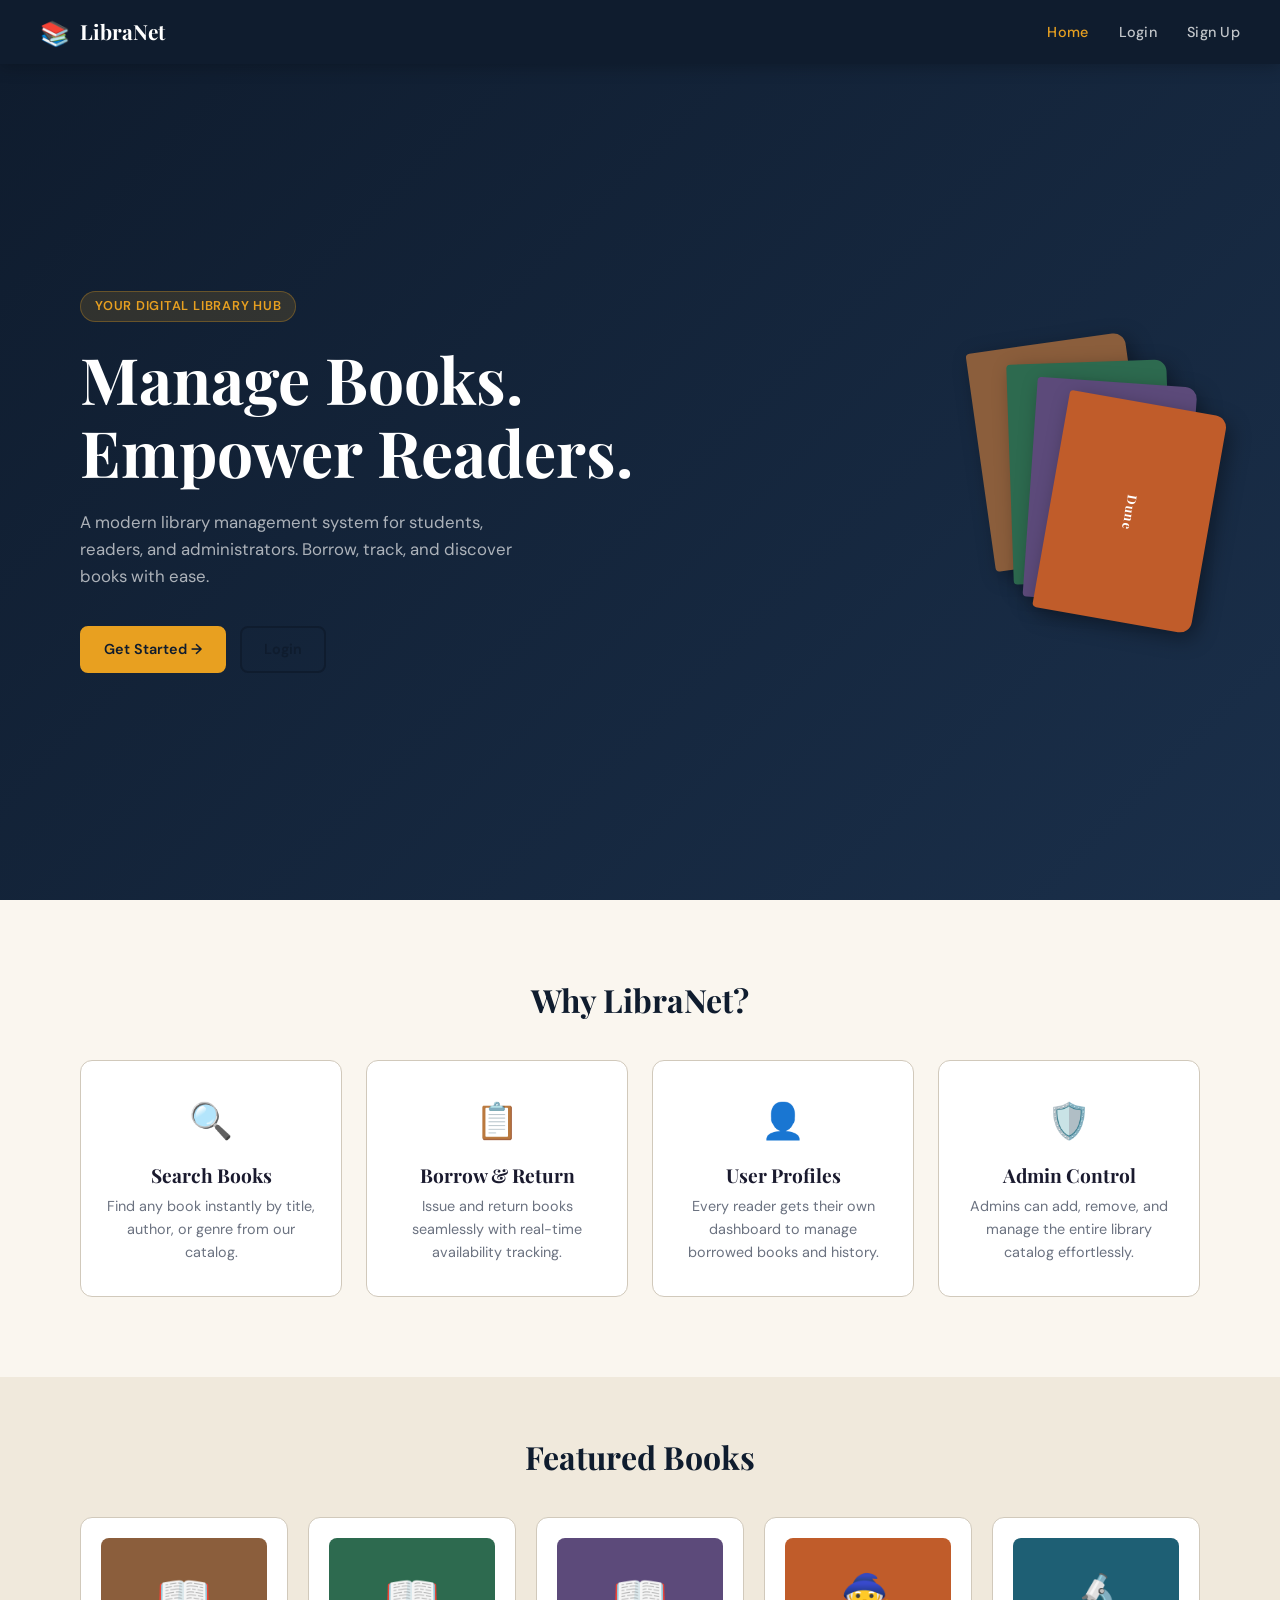
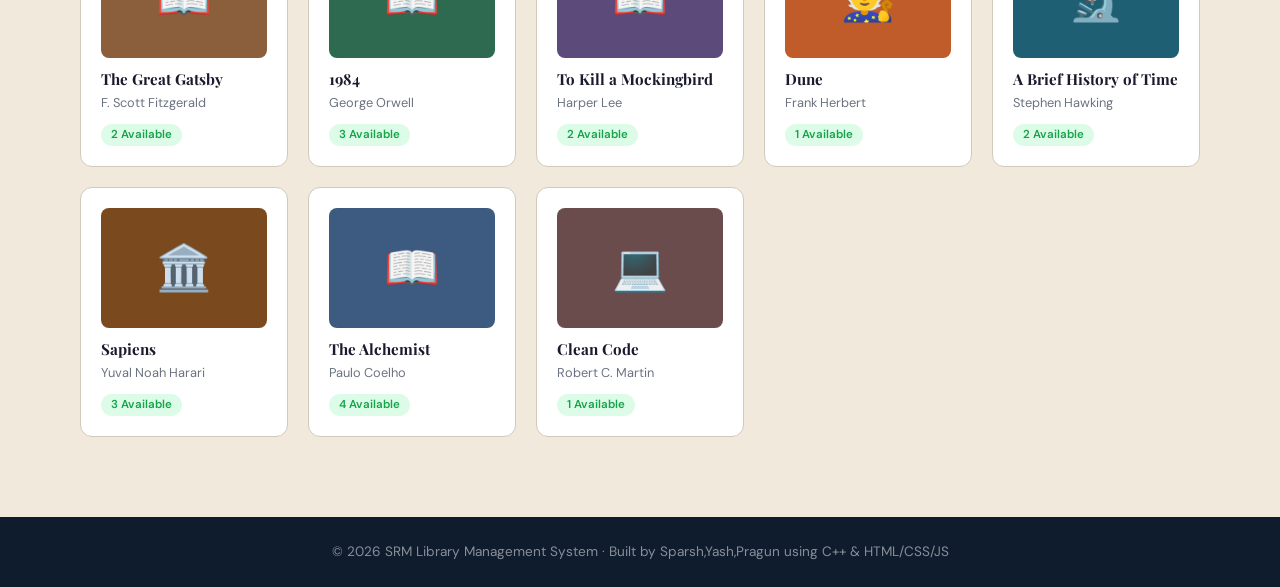
==== index.html @ 005ee29d "Add files via upload" ====
<!DOCTYPE html>
<html lang="en">
<head>
  <meta charset="UTF-8" />
  <meta name="viewport" content="width=device-width, initial-scale=1.0"/>
  <title>LibraNet — SRM Library Management System</title>
  <link rel="stylesheet" href="style.css" />
  <link href="https://fonts.googleapis.com/css2?family=Playfair+Display:wght@400;700;900&family=DM+Sans:wght@300;400;500;600&display=swap" rel="stylesheet"/>
</head>
<body class="page-home">

  <!-- ===== NAVIGATION ===== -->
  <nav class="navbar">
    <div class="nav-brand">
      <span class="brand-icon">📚</span>
      <span class="brand-name">LibraNet</span>
    </div>
    <ul class="nav-links">
      <li><a href="index.html" class="active">Home</a></li>
      <li><a href="login.html">Login</a></li>
      <li><a href="signup.html">Sign Up</a></li>
    </ul>
    <button class="hamburger" onclick="toggleMenu()">☰</button>
  </nav>

  <!-- ===== HERO SECTION ===== -->
  <section class="hero">
    <div class="hero-content">
      <p class="hero-tag">Your Digital Library Hub</p>
      <h1 class="hero-title">Manage Books.<br/>Empower Readers.</h1>
      <p class="hero-sub">
        A modern library management system for students, readers, and administrators.
        Borrow, track, and discover books with ease.
      </p>
      <div class="hero-buttons">
        <a href="signup.html" class="btn btn-primary">Get Started →</a>
        <a href="login.html" class="btn btn-outline">Login</a>
      </div>
    </div>
    <div class="hero-visual">
      <div class="book-stack">
        <div class="book b1">The Great Gatsby</div>
        <div class="book b2">1984</div>
        <div class="book b3">To Kill a Mockingbird</div>
        <div class="book b4">Dune</div>
      </div>
    </div>
  </section>

  <!-- ===== FEATURES ===== -->
  <section class="features">
    <h2 class="section-title">Why LibraNet?</h2>
    <div class="features-grid">
      <div class="feature-card">
        <div class="feature-icon">🔍</div>
        <h3>Search Books</h3>
        <p>Find any book instantly by title, author, or genre from our catalog.</p>
      </div>
      <div class="feature-card">
        <div class="feature-icon">📋</div>
        <h3>Borrow & Return</h3>
        <p>Issue and return books seamlessly with real-time availability tracking.</p>
      </div>
      <div class="feature-card">
        <div class="feature-icon">👤</div>
        <h3>User Profiles</h3>
        <p>Every reader gets their own dashboard to manage borrowed books and history.</p>
      </div>
      <div class="feature-card">
        <div class="feature-icon">🛡️</div>
        <h3>Admin Control</h3>
        <p>Admins can add, remove, and manage the entire library catalog effortlessly.</p>
      </div>
    </div>
  </section>

  <!-- ===== SAMPLE BOOKS ===== -->
  <section class="sample-books">
    <h2 class="section-title">Featured Books</h2>
    <div class="books-grid" id="booksGrid">
      <!-- Books are injected by JavaScript (simulating API call) -->
    </div>
  </section>

  <!-- ===== FOOTER ===== -->
  <footer class="footer">
    <p>© 2026 SRM Library Management System · Built by Sparsh,Yash,Pragun using C++ &amp; HTML/CSS/JS</p>
  </footer>

  <script src="app.js"></script>
</body>
</html>
---- style.css ----
/* ============================================================
   LibraNet — Main Stylesheet
   Theme: Editorial / Refined Serif + Clean Sans
   Palette: Deep Ink Navy + Warm Amber + Cream
   ============================================================ */

/* ── Variables ── */
:root {
  --navy:    #0f1c2e;
  --navy2:   #1a2f4a;
  --amber:   #e8a020;
  --amber-lt:#f5c35a;
  --cream:   #faf6ef;
  --cream2:  #f0e9dc;
  --text:    #1a1a2e;
  --muted:   #6b7280;
  --white:   #ffffff;
  --danger:  #dc2626;
  --success: #16a34a;
  --border:  #d1c9bb;
  --radius:  12px;
  --shadow:  0 4px 24px rgba(15,28,46,.12);
  --shadow-lg: 0 12px 48px rgba(15,28,46,.18);
  --font-serif: 'Playfair Display', Georgia, serif;
  --font-sans:  'DM Sans', system-ui, sans-serif;
  --nav-h: 64px;
}

/* ── Reset & Base ── */
*, *::before, *::after { box-sizing: border-box; margin: 0; padding: 0; }

html { scroll-behavior: smooth; }

body {
  font-family: var(--font-sans);
  font-size: 16px;
  line-height: 1.6;
  color: var(--text);
  background: var(--cream);
}

a { color: var(--amber); text-decoration: none; }
a:hover { text-decoration: underline; }

img { max-width: 100%; display: block; }

h1,h2,h3,h4 { font-family: var(--font-serif); line-height: 1.25; }

/* ── Utility ── */
.btn {
  display: inline-flex; align-items: center; justify-content: center;
  gap: 6px; padding: 10px 22px;
  border-radius: 8px; font-family: var(--font-sans);
  font-size: .9rem; font-weight: 600; cursor: pointer;
  border: 2px solid transparent; transition: all .2s ease;
  text-decoration: none;
}
.btn-primary  { background: var(--amber); color: var(--navy); border-color: var(--amber); }
.btn-primary:hover { background: var(--amber-lt); border-color: var(--amber-lt); text-decoration: none; }
.btn-outline  { background: transparent; color: var(--navy); border-color: var(--navy); }
.btn-outline:hover { background: var(--navy); color: var(--white); text-decoration: none; }
.btn-danger   { background: var(--danger); color: #fff; border-color: var(--danger); }
.btn-danger:hover { background: #b91c1c; }
.btn-full { width: 100%; }
.btn-sm   { padding: 6px 14px; font-size: .8rem; }

/* ── Navbar ── */
.navbar {
  position: sticky; top: 0; z-index: 100;
  height: var(--nav-h);
  display: flex; align-items: center; justify-content: space-between;
  padding: 0 40px;
  background: var(--navy);
  box-shadow: 0 2px 16px rgba(0,0,0,.25);
}

.nav-brand {
  display: flex; align-items: center; gap: 10px;
  color: var(--white); font-family: var(--font-serif);
  font-size: 1.3rem; font-weight: 700;
}
.brand-icon { font-size: 1.5rem; }

.nav-links {
  display: flex; list-style: none; gap: 30px;
}
.nav-links a {
  color: rgba(255,255,255,.75); font-weight: 500;
  font-size: .9rem; letter-spacing: .02em;
  transition: color .2s;
}
.nav-links a:hover, .nav-links a.active {
  color: var(--amber); text-decoration: none;
}

.nav-user {
  display: flex; align-items: center; gap: 16px;
  color: rgba(255,255,255,.8); font-size: .9rem;
}
.nav-user .btn-outline {
  color: var(--amber); border-color: var(--amber);
}
.nav-user .btn-outline:hover { background: var(--amber); color: var(--navy); }

.admin-badge {
  background: var(--amber); color: var(--navy);
  font-size: .65rem; font-weight: 700; letter-spacing: .08em;
  padding: 2px 8px; border-radius: 50px;
  font-family: var(--font-sans); vertical-align: middle;
  text-transform: uppercase; margin-left: 6px;
}

.hamburger {
  display: none; background: none; border: none;
  color: var(--white); font-size: 1.5rem; cursor: pointer;
}

/* ── Hero ── */
.hero {
  display: flex; align-items: center; justify-content: space-between;
  gap: 40px;
  padding: 80px 80px 80px;
  background: linear-gradient(135deg, var(--navy) 0%, var(--navy2) 100%);
  min-height: calc(100vh - var(--nav-h));
  overflow: hidden;
}

.hero-content { flex: 1; max-width: 560px; }

.hero-tag {
  display: inline-block;
  background: rgba(232,160,32,.15);
  color: var(--amber);
  border: 1px solid rgba(232,160,32,.3);
  padding: 4px 14px; border-radius: 50px;
  font-size: .8rem; font-weight: 600; letter-spacing: .06em;
  text-transform: uppercase; margin-bottom: 20px;
}

.hero-title {
  font-size: clamp(2.4rem, 5vw, 4rem);
  color: var(--white);
  line-height: 1.15; margin-bottom: 20px;
}

.hero-sub {
  color: rgba(255,255,255,.65);
  font-size: 1.05rem; max-width: 440px; margin-bottom: 36px;
}

.hero-buttons { display: flex; gap: 14px; flex-wrap: wrap; }

/* Book stack animation */
.hero-visual {
  flex: 0 0 auto;
  display: flex; align-items: center; justify-content: center;
}

.book-stack {
  position: relative; width: 220px; height: 280px;
}

.book {
  position: absolute;
  width: 160px; height: 220px;
  border-radius: 4px 12px 12px 4px;
  display: flex; align-items: center; justify-content: center;
  text-align: center; padding: 16px;
  font-family: var(--font-serif); font-size: .8rem; font-weight: 700;
  color: var(--white); writing-mode: vertical-rl;
  text-orientation: mixed; letter-spacing: .04em;
  box-shadow: 6px 6px 20px rgba(0,0,0,.35);
  animation: float 6s ease-in-out infinite;
}
.b1 { background: #8b5e3c; left: 0;  top: 0;  animation-delay: 0s;    transform: rotate(-8deg); }
.b2 { background: #2d6a4f; left: 30px; top: 20px; animation-delay:.5s; transform: rotate(-2deg); }
.b3 { background: #5c4a7a; left: 50px; top: 40px; animation-delay:1s;  transform: rotate(4deg);  }
.b4 { background: #c05c2a; left: 70px; top: 60px; animation-delay:1.5s;transform: rotate(10deg); }

@keyframes float {
  0%,100% { transform: translateY(0) rotate(var(--r, 0deg)); }
  50%      { transform: translateY(-12px) rotate(var(--r, 0deg)); }
}
.b1 { --r: -8deg; }
.b2 { --r: -2deg; }
.b3 { --r:  4deg; }
.b4 { --r: 10deg; }

/* ── Sections ── */
.section-title {
  font-size: 2rem; text-align: center;
  margin-bottom: 40px; color: var(--navy);
}

.features {
  padding: 80px 80px;
  background: var(--cream);
}

.features-grid {
  display: grid;
  grid-template-columns: repeat(auto-fit, minmax(220px, 1fr));
  gap: 24px;
}

.feature-card {
  background: var(--white);
  border: 1px solid var(--border);
  border-radius: var(--radius);
  padding: 32px 24px;
  text-align: center;
  transition: transform .2s, box-shadow .2s;
}
.feature-card:hover {
  transform: translateY(-4px);
  box-shadow: var(--shadow);
}
.feature-icon { font-size: 2.2rem; margin-bottom: 14px; }
.feature-card h3 { font-family: var(--font-serif); font-size: 1.2rem; margin-bottom: 8px; }
.feature-card p  { color: var(--muted); font-size: .9rem; }

/* ── Sample Books ── */
.sample-books { padding: 60px 80px 80px; background: var(--cream2); }

.books-grid {
  display: grid;
  grid-template-columns: repeat(auto-fill, minmax(200px, 1fr));
  gap: 20px;
}

.book-card {
  background: var(--white);
  border: 1px solid var(--border);
  border-radius: var(--radius);
  padding: 20px;
  transition: transform .2s, box-shadow .2s;
  cursor: default;
}
.book-card:hover {
  transform: translateY(-3px);
  box-shadow: var(--shadow);
}
.book-card-cover {
  height: 120px; border-radius: 8px;
  display: flex; align-items: center; justify-content: center;
  font-size: 2.8rem; margin-bottom: 12px;
}
.book-card h4  { font-size: .95rem; margin-bottom: 4px; }
.book-card .author { color: var(--muted); font-size: .8rem; }
.book-badge {
  display: inline-block; margin-top: 10px;
  padding: 2px 10px; border-radius: 50px;
  font-size: .72rem; font-weight: 600;
}
.badge-available { background: #dcfce7; color: var(--success); }
.badge-borrowed  { background: #fee2e2; color: var(--danger); }

/* ── Footer ── */
.footer {
  background: var(--navy); color: rgba(255,255,255,.5);
  text-align: center; padding: 24px; font-size: .85rem;
}

/* ── Auth Pages ── */
.page-auth { background: var(--cream2); }

.auth-container {
  min-height: calc(100vh - var(--nav-h));
  display: flex; align-items: center; justify-content: center;
  padding: 40px 20px;
}

.auth-card {
  background: var(--white);
  border: 1px solid var(--border);
  border-radius: 16px;
  padding: 40px;
  width: 100%; max-width: 420px;
  box-shadow: var(--shadow-lg);
}

.auth-header { text-align: center; margin-bottom: 28px; }
.auth-header h2 { font-size: 1.8rem; color: var(--navy); }
.auth-header p  { color: var(--muted); margin-top: 6px; font-size: .9rem; }

/* Role toggle */
.role-toggle {
  display: flex; gap: 0;
  border: 1px solid var(--border); border-radius: 8px;
  overflow: hidden; margin-bottom: 22px;
}
.role-btn {
  flex: 1; padding: 10px;
  background: none; border: none; cursor: pointer;
  font-family: var(--font-sans); font-size: .9rem; font-weight: 500;
  color: var(--muted); transition: all .2s;
}
.role-btn.active { background: var(--navy); color: var(--white); }

/* Form groups */
.form-group {
  margin-bottom: 18px;
}
.form-group label {
  display: block; font-size: .85rem; font-weight: 600;
  margin-bottom: 6px; color: var(--navy);
}
.form-group input,
.form-group select,
.form-group textarea {
  width: 100%; padding: 10px 14px;
  border: 1.5px solid var(--border); border-radius: 8px;
  font-family: var(--font-sans); font-size: .95rem;
  background: var(--white); color: var(--text);
  transition: border-color .2s, box-shadow .2s;
}
.form-group input:focus,
.form-group select:focus,
.form-group textarea:focus {
  outline: none; border-color: var(--amber);
  box-shadow: 0 0 0 3px rgba(232,160,32,.15);
}

.password-wrap { position: relative; }
.password-wrap input { padding-right: 44px; }
.toggle-pwd {
  position: absolute; right: 12px; top: 50%; transform: translateY(-50%);
  background: none; border: none; cursor: pointer; font-size: 1rem;
  color: var(--muted);
}

/* Password strength */
.pwd-strength-bar {
  height: 4px; background: var(--border); border-radius: 2px;
  margin-top: 6px; overflow: hidden;
}
.pwd-strength-fill {
  height: 100%; width: 0; border-radius: 2px;
  transition: width .3s, background .3s;
}
.pwd-strength-label { font-size: .75rem; color: var(--muted); display: block; margin-top: 3px; }

.field-error { font-size: .78rem; color: var(--danger); display: block; margin-top: 4px; }

.status-msg {
  padding: 10px 14px; border-radius: 8px;
  font-size: .85rem; margin-bottom: 14px;
}
.status-success { background: #dcfce7; color: var(--success); border: 1px solid #86efac; }
.status-error   { background: #fee2e2; color: var(--danger);  border: 1px solid #fca5a5; }

.auth-switch {
  text-align: center; margin-top: 20px;
  font-size: .85rem; color: var(--muted);
}

.demo-hint {
  margin-top: 16px; padding: 12px; border-radius: 8px;
  background: rgba(232,160,32,.08); border: 1px dashed var(--amber);
  font-size: .8rem; color: var(--muted); text-align: center;
  line-height: 1.8;
}

/* ── Dashboard ── */
.page-dashboard, .page-admin { background: var(--cream2); }

.dashboard-layout {
  display: flex;
  min-height: calc(100vh - var(--nav-h));
}

.sidebar {
  width: 220px; flex-shrink: 0;
  background: var(--white);
  border-right: 1px solid var(--border);
  padding: 24px 0;
}
.admin-sidebar { background: var(--navy); border-color: var(--navy2); }

.sidebar-menu { list-style: none; }
.sidebar-menu li {
  padding: 13px 24px; cursor: pointer;
  font-size: .9rem; font-weight: 500;
  color: var(--muted);
  transition: background .15s, color .15s;
  border-left: 3px solid transparent;
}
.sidebar-menu li:hover {
  background: var(--cream2); color: var(--navy);
  border-color: var(--amber);
}
.sidebar-menu li.active {
  background: rgba(232,160,32,.08);
  color: var(--navy); font-weight: 600;
  border-color: var(--amber);
}

/* Admin sidebar colors */
.admin-sidebar .sidebar-menu li { color: rgba(255,255,255,.6); }
.admin-sidebar .sidebar-menu li:hover {
  background: rgba(255,255,255,.07); color: var(--white);
}
.admin-sidebar .sidebar-menu li.active {
  background: rgba(232,160,32,.15); color: var(--amber);
}

.dash-main { flex: 1; padding: 32px 36px; overflow-y: auto; }

.dash-tab { display: none; }
.dash-tab.active { display: block; }

.dash-header {
  display: flex; align-items: center; justify-content: space-between;
  flex-wrap: wrap; gap: 12px; margin-bottom: 24px;
}
.dash-header h2 { font-size: 1.6rem; color: var(--navy); }

.search-input {
  padding: 9px 16px; border-radius: 8px;
  border: 1.5px solid var(--border); font-size: .9rem;
  font-family: var(--font-sans); min-width: 240px;
  background: var(--white);
}
.search-input:focus { outline: none; border-color: var(--amber); }

/* Dashboard book card */
.book-card .btn-sm { margin-top: 10px; width: 100%; }

/* Borrowed list */
.borrowed-list { display: flex; flex-direction: column; gap: 14px; }
.borrow-item {
  background: var(--white); border: 1px solid var(--border);
  border-radius: var(--radius); padding: 18px 20px;
  display: flex; align-items: center; justify-content: space-between;
  gap: 16px; flex-wrap: wrap;
}
.borrow-info h4 { font-size: 1rem; margin-bottom: 3px; }
.borrow-info p  { font-size: .83rem; color: var(--muted); }

/* Profile card */
.profile-card {
  background: var(--white); border: 1px solid var(--border);
  border-radius: var(--radius); padding: 32px; max-width: 480px;
}
.profile-row { display: flex; justify-content: space-between; padding: 10px 0;
  border-bottom: 1px solid var(--border); font-size: .9rem; }
.profile-row:last-child { border-bottom: none; }
.profile-label { color: var(--muted); font-weight: 500; }
.profile-value { font-weight: 600; }

/* ── Admin ── */
.stats-grid {
  display: grid;
  grid-template-columns: repeat(auto-fill, minmax(180px, 1fr));
  gap: 18px; margin-bottom: 16px;
}
.stat-card {
  background: var(--white); border: 1px solid var(--border);
  border-radius: var(--radius); padding: 22px;
  text-align: center;
}
.stat-num {
  font-size: 2.4rem; font-family: var(--font-serif);
  font-weight: 900; color: var(--navy);
}
.stat-label { color: var(--muted); font-size: .82rem; margin-top: 4px; }

.activity-log { display: flex; flex-direction: column; gap: 10px; }
.activity-item {
  background: var(--white); border: 1px solid var(--border);
  border-radius: 8px; padding: 12px 16px;
  font-size: .85rem; display: flex; align-items: center; gap: 12px;
}
.activity-icon { font-size: 1.2rem; }
.activity-text { flex: 1; }
.activity-time { color: var(--muted); font-size: .75rem; }

/* Admin table */
.admin-table {
  width: 100%; border-collapse: collapse;
  background: var(--white); border-radius: var(--radius);
  overflow: hidden; box-shadow: var(--shadow);
}
.admin-table th {
  background: var(--navy); color: var(--white);
  padding: 12px 16px; text-align: left;
  font-size: .82rem; letter-spacing: .05em; text-transform: uppercase;
}
.admin-table td {
  padding: 12px 16px; border-bottom: 1px solid var(--border);
  font-size: .88rem;
}
.admin-table tr:last-child td { border-bottom: none; }
.admin-table tr:hover td { background: var(--cream2); }

/* Form card (add book) */
.form-card {
  background: var(--white); border: 1px solid var(--border);
  border-radius: var(--radius); padding: 32px; max-width: 640px;
}
.form-row { display: flex; gap: 18px; }
.form-row .form-group { flex: 1; }

/* Modal */
.modal-overlay {
  position: fixed; inset: 0; background: rgba(0,0,0,.5);
  display: flex; align-items: center; justify-content: center;
  z-index: 200;
}
.modal-box {
  background: var(--white); border-radius: 16px;
  padding: 32px; max-width: 380px; width: 90%;
  box-shadow: var(--shadow-lg); text-align: center;
}
.modal-box h3 { font-size: 1.3rem; margin-bottom: 10px; }
.modal-box p  { color: var(--muted); font-size: .9rem; margin-bottom: 24px; }
.modal-actions { display: flex; gap: 12px; justify-content: center; }

/* Toast */
.toast {
  position: fixed; bottom: 28px; right: 28px;
  background: var(--navy); color: var(--white);
  padding: 14px 22px; border-radius: 10px;
  font-size: .9rem; font-weight: 500;
  box-shadow: var(--shadow-lg); z-index: 300;
  animation: slideUp .3s ease;
}
@keyframes slideUp {
  from { transform: translateY(20px); opacity: 0; }
  to   { transform: translateY(0);    opacity: 1; }
}

/* ── Responsive ── */
@media (max-width: 900px) {
  .hero { flex-direction: column; padding: 60px 30px; text-align: center; }
  .hero-visual { display: none; }
  .features, .sample-books { padding: 60px 30px; }
  .sidebar { width: 180px; }
}

@media (max-width: 650px) {
  .navbar { padding: 0 20px; }
  .nav-links { display: none; flex-direction: column; }
  .nav-links.open { display: flex; position: absolute; top: var(--nav-h); left: 0; right: 0;
    background: var(--navy); padding: 20px; z-index: 99; }
  .hamburger { display: block; }
  .features-grid { grid-template-columns: 1fr 1fr; }
  .dashboard-layout { flex-direction: column; }
  .sidebar { width: 100%; border-right: none; border-bottom: 1px solid var(--border); padding: 12px 0; }
  .sidebar-menu { display: flex; overflow-x: auto; gap: 0; }
  .sidebar-menu li { white-space: nowrap; border-left: none; border-bottom: 3px solid transparent; }
  .sidebar-menu li.active { border-bottom-color: var(--amber); }
  .dash-main { padding: 20px; }
  .form-row { flex-direction: column; }
}
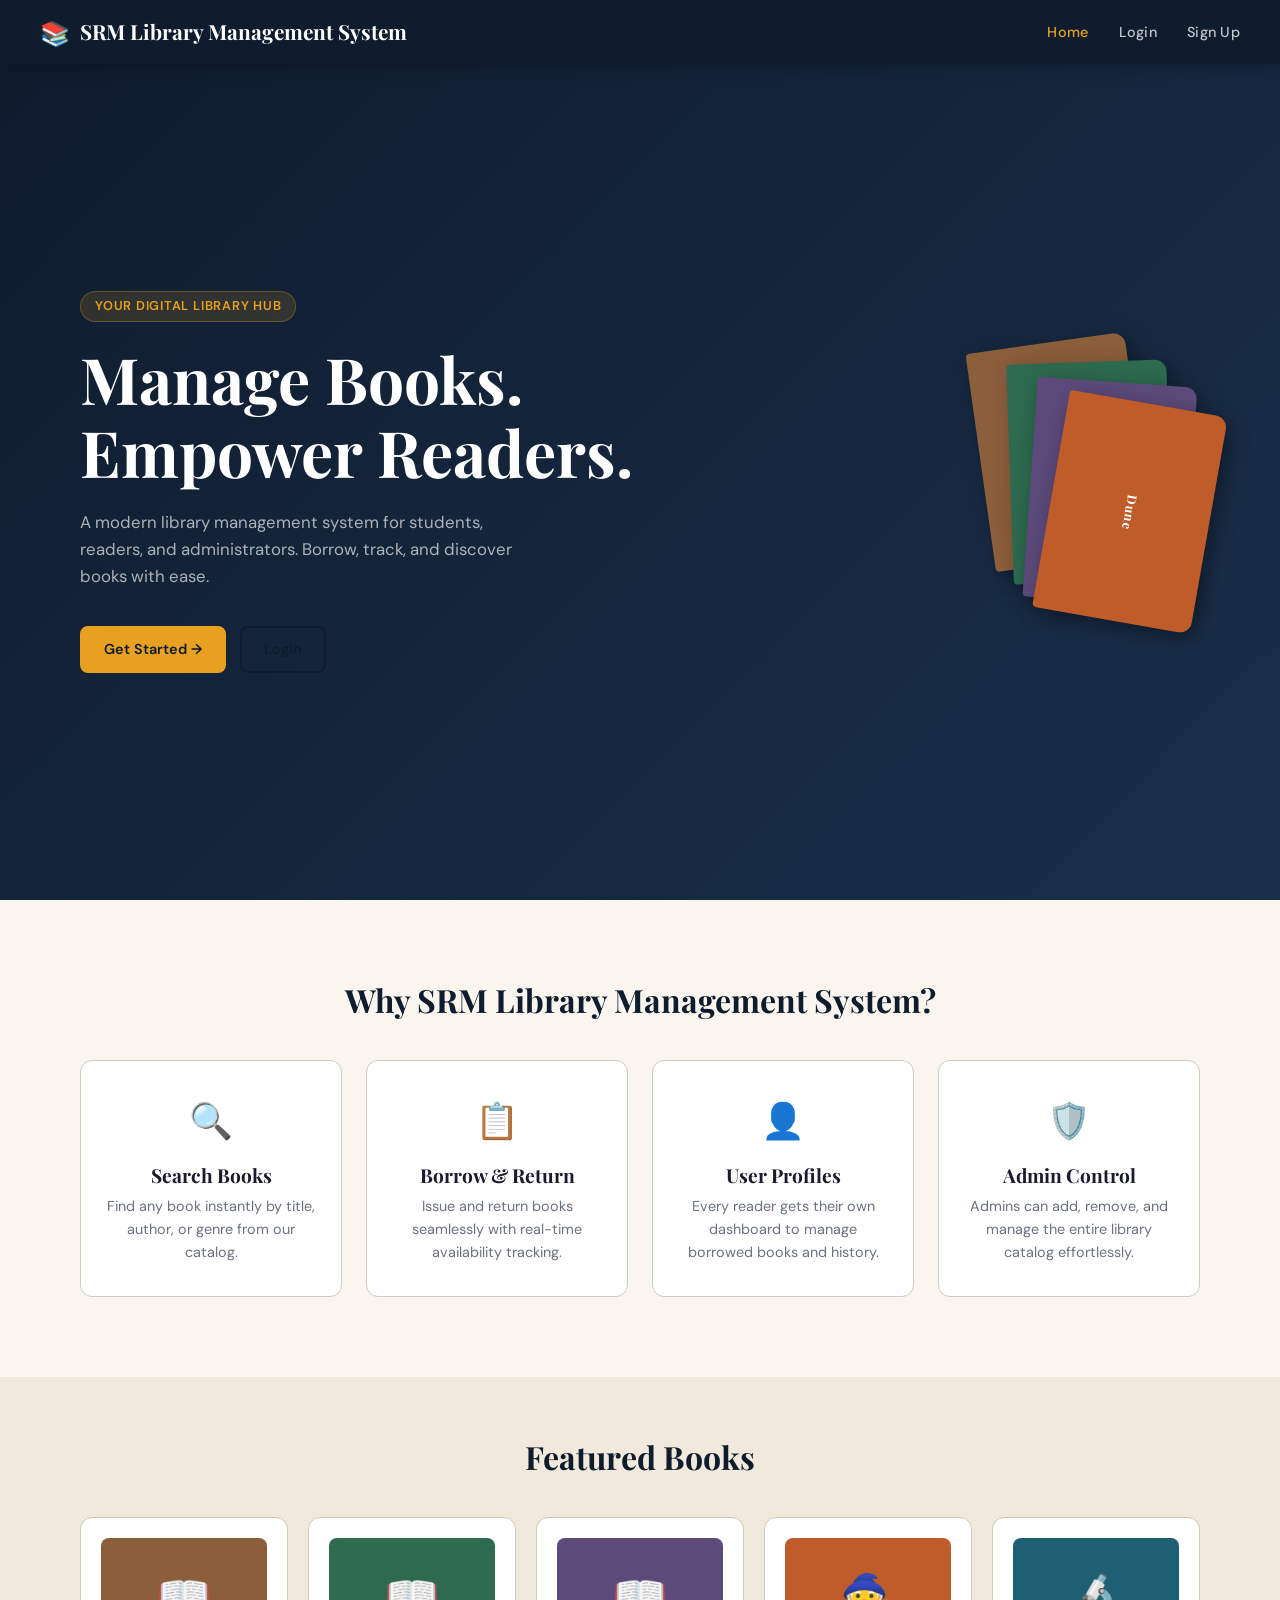
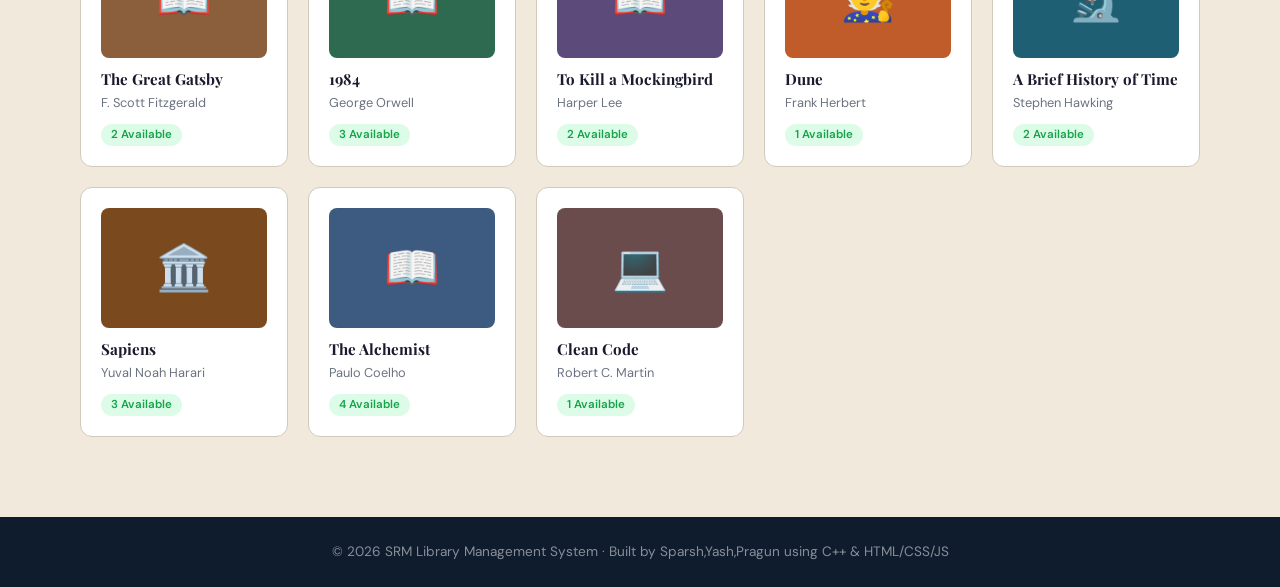
==== commit 80109239: "Add files via upload" ====
--- a/index.html
+++ b/index.html
@@ -3,7 +3,7 @@
 <head>
   <meta charset="UTF-8" />
   <meta name="viewport" content="width=device-width, initial-scale=1.0"/>
-  <title>LibraNet — SRM Library Management System</title>
+  <title>SRM Library Management System</title>
   <link rel="stylesheet" href="style.css" />
   <link href="https://fonts.googleapis.com/css2?family=Playfair+Display:wght@400;700;900&family=DM+Sans:wght@300;400;500;600&display=swap" rel="stylesheet"/>
 </head>
@@ -13,7 +13,7 @@
   <nav class="navbar">
     <div class="nav-brand">
       <span class="brand-icon">📚</span>
-      <span class="brand-name">LibraNet</span>
+      <span class="brand-name">SRM Library Management System</span>
     </div>
     <ul class="nav-links">
       <li><a href="index.html" class="active">Home</a></li>
@@ -49,7 +49,7 @@
 
   <!-- ===== FEATURES ===== -->
   <section class="features">
-    <h2 class="section-title">Why LibraNet?</h2>
+    <h2 class="section-title">Why SRM Library Management System?</h2>
     <div class="features-grid">
       <div class="feature-card">
         <div class="feature-icon">🔍</div>
